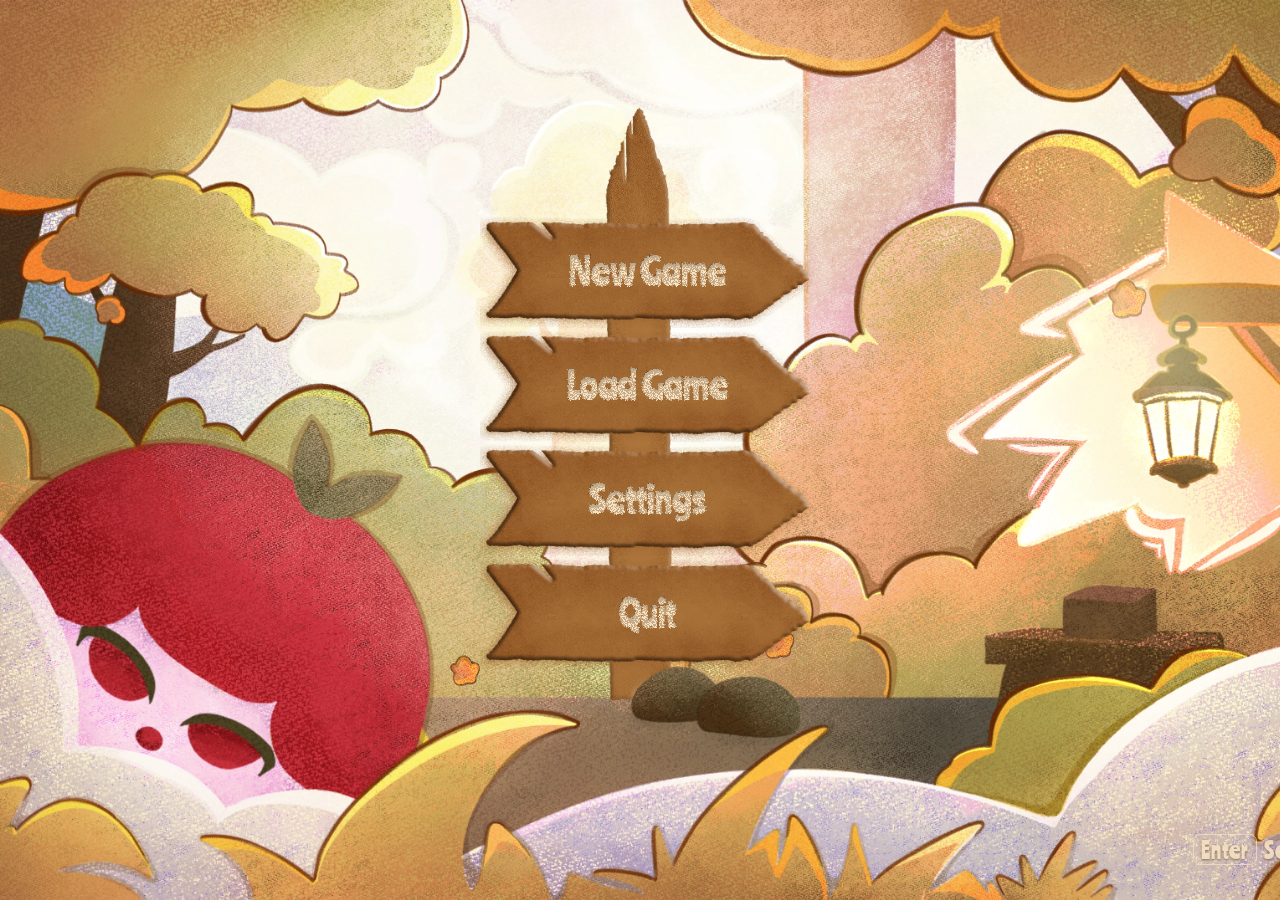
==== elma-kiz/index.html @ 7c7275be "Lanternkeeper açılış menüsü: gizli /elma-kiz/ sayfası Siteden bağlantı yok, noindex. /elma-kız/ için" ====
<!doctype html>
<html lang="tr">
<head>
<meta charset="utf-8">
<meta name="viewport" content="width=device-width, initial-scale=1">
<meta name="robots" content="noindex, nofollow">
<title>Lanternkeeper açılış menüsü</title>
<link rel="preconnect" href="https://fonts.googleapis.com">
<link rel="stylesheet" href="https://fonts.googleapis.com/css2?family=Ranchers&display=swap">
<style>
  /* Entegrasyon: .lk-sahne bloğunu, bu stil içeriğini ve alttaki betiği
     sitenin sayfasına taşımak yeter. Görsel yolları (sahne.webp, yaprak.png)
     kendi klasörüne göre düzelt. Ayarlar betiğin başındaki AYAR nesnesinde. */
  html, body { margin: 0; height: 100%; background: #2a1d14; }
  /* Tek başına açıldığında sahne ekranı kaplar: oran korunur, taşan kenar kırpılır.
     Siteye gömerken bu body kuralını ve width satırını kendi kutuna göre değiştir
     (örn. width: 100%); içerideki her şey sahneye göre yüzdeyle durur. */
  body { overflow: hidden; display: flex; justify-content: center; align-items: center; }

  .lk-sahne {
    position: relative;
    width: max(100vw, calc(100vh * 2000 / 1120));   /* "cover" */
    aspect-ratio: 2000 / 1120;   /* resmin oranı */
    flex: none;
    overflow: hidden;
    background: url("sahne.webp") center / cover no-repeat;
    user-select: none;
    container-type: inline-size;   /* 1cqw = sahnenin 1/100'ü = 20 sahne pikseli */
  }

  /* Tabela. Konumlar hedef görüntüden ölçüldü (2000x1120 sahne):
     direk 956,132 87x751; plakalar x=802 y=266/408/550/692, 416x142. */
  .lk-direk {
    position: absolute;
    left: 47.8%; top: 11.79%;
    width: 4.35%;
    height: auto;
    pointer-events: none;
  }
  .lk-menu {
    position: absolute;
    left: 40.1%; top: 23.75%;
    width: 20.8%;
    margin: 0; padding: 0; list-style: none;
  }
  .lk-btn {
    display: flex;
    align-items: center;
    justify-content: center;
    width: 100%;
    height: 7.1cqw;                 /* 142 / 20 */
    margin: 0; padding: 0;
    border: 0;
    background: url("plaka.png") center / 100% 100% no-repeat;
    cursor: pointer;
    outline: none;
  }
  /* Yazı Figma ölçeğinde (Ranchers 93.54) çizilir, sonra --k ile küçültülür;
     böylece label.svg'deki iç gölge + doku + noise filtresi aynı ölçekte kalır.
     --k = sahne genişliği / 4096 (betik ayarlar). */
  .lk-btn span {
    display: block;
    white-space: nowrap;
    font-family: "Ranchers", "Arial Rounded MT Bold", sans-serif;
    font-size: 93.54px;
    line-height: 1;
    color: #F7E2C1;
    transform: scale(var(--k, 0.2));
    transform-origin: 50% 50%;
    filter: url(#lk-yazi);
    -webkit-font-smoothing: antialiased;
    pointer-events: none;
  }
  .lk-btn:hover,
  .lk-btn:focus-visible { background-image: url("plaka-hover.png"); }
  .lk-btn:active {
    background-image: url("plaka-basili.png");
    transform: translateY(0.1cqw);
  }

  /* 1. Açılış: plakalar üstten gelip direğe çakılır (direk plakanın %37'sinde) */
  .lk-menu li {
    transform-origin: 37% 50%;
    animation: lk-gelis 0.7s cubic-bezier(.3,.9,.35,1) both;
  }
  .lk-menu li:nth-child(1) { animation-delay: 0.25s; }
  .lk-menu li:nth-child(2) { animation-delay: 0.40s; }
  .lk-menu li:nth-child(3) { animation-delay: 0.55s; }
  .lk-menu li:nth-child(4) { animation-delay: 0.70s; }
  @keyframes lk-gelis {
    0%   { opacity: 0; transform: translateY(-70%) rotate(-4deg); }
    55%  { opacity: 1; transform: translateY(4%)  rotate(1.8deg); }
    78%  {             transform: translateY(-1.5%) rotate(-0.8deg); }
    100% {             transform: translateY(0)    rotate(0); }
  }

  /* 2. Fener: resmin üstüne yumuşak sıcak ışık katmanı, 4.5 sn'de bir nefes */
  .lk-fener {
    position: absolute;
    left: 66%; top: 12%;
    width: 30%; aspect-ratio: 1 / 1;
    border-radius: 50%;
    background: radial-gradient(circle,
      rgba(255,222,150,0.60) 0%,
      rgba(255,196,120,0.28) 32%,
      rgba(255,180,110,0.00) 68%);
    mix-blend-mode: screen;
    animation: lk-nefes 4.5s ease-in-out infinite alternate;
    pointer-events: none;
  }
  @keyframes lk-nefes { from { opacity: 0.35; } to { opacity: 1; } }

  /* 5. Köşeler: sol altta sürüm, sağ altta tuş istemi */
  .lk-kose {
    position: absolute;
    bottom: 2.2cqw;
    font-family: "Ranchers", sans-serif;
    font-size: 1.35cqw;
    line-height: 1;
    color: #F7E2C1;
    opacity: 0.85;
    text-shadow: 0 0.08cqw 0.15cqw rgba(60,35,10,0.6);
    letter-spacing: 0.03em;
    pointer-events: none;
  }
  .lk-kose-sol { left: 2.2cqw; }
  .lk-kose-sag { right: 2.2cqw; display: flex; gap: 1.4cqw; align-items: center; }
  .lk-kose kbd {
    display: inline-block;
    font: inherit;
    min-width: 1.3cqw;
    padding: 0.25cqw 0.45cqw 0.2cqw;
    margin-right: 0.45cqw;
    border: 0.1cqw solid rgba(247,226,193,0.85);
    border-radius: 0.45cqw;
    text-align: center;
  }
  .lk-kose kbd.yuvarlak { border-radius: 50%; min-width: 1.6cqw; }

  /* Yaprak katmanları: Quit plakasının alt çizgisine (834/1120 = %74.46) kadar
     tabelanın ARKASINDAN, onun altında (direğin alt ucu, taşlar) ÖNÜNDEN geçer.
     Her yaprak iki katmanda da çizilir, katmanlar o çizgiden kırpılır. */
  .lk-yaprak-arka, .lk-yaprak-on {
    position: absolute;
    inset: 0;
    pointer-events: none;
  }
  .lk-yaprak-arka { clip-path: inset(0 0 25.54% 0); }
  .lk-yaprak-on   { clip-path: inset(74.46% 0 0 0); }

  .lk-yaprak {
    position: absolute;
    top: 0; left: 0;
    transform-origin: 0 0;
    will-change: transform;
    pointer-events: none;
  }

  @media (prefers-reduced-motion: reduce) {
    .lk-yaprak { display: none; }
    .lk-menu li, .lk-fener { animation: none; }
  }
</style>
</head>
<body>


<!-- Yazı filtresi: Figma'dan gelen label.svg'nin filtresi (iç gölge, doku, noise) -->
<svg width="0" height="0" style="position:absolute" aria-hidden="true">
  <filter id="lk-yazi" x="-15%" y="-15%" width="130%" height="130%" color-interpolation-filters="sRGB">
    <feFlood flood-opacity="0" result="BackgroundImageFix"/>
    <feBlend mode="normal" in="SourceGraphic" in2="BackgroundImageFix" result="shape"/>
    <feColorMatrix in="SourceAlpha" type="matrix" values="0 0 0 0 0 0 0 0 0 0 0 0 0 0 0 0 0 0 127 0" result="hardAlpha"/>
    <feOffset dx="2" dy="7"/>
    <feGaussianBlur stdDeviation="2.25"/>
    <feComposite in2="hardAlpha" operator="arithmetic" k2="-1" k3="1"/>
    <feColorMatrix type="matrix" values="0 0 0 0 0 0 0 0 0 0 0 0 0 0 0 0 0 0 0.3 0"/>
    <feBlend mode="multiply" in2="shape" result="effect1_innerShadow"/>
    <feTurbulence type="fractalNoise" baseFrequency="0.25 0.25" numOctaves="3" seed="6603"/>
    <feDisplacementMap in="effect1_innerShadow" scale="9.2" xChannelSelector="R" yChannelSelector="G" result="displacedImage"/>
    <feMerge result="effect2_texture"><feMergeNode in="displacedImage"/></feMerge>
    <feTurbulence type="fractalNoise" baseFrequency="2 2" stitchTiles="stitch" numOctaves="3" result="noise" seed="8348"/>
    <feColorMatrix in="noise" type="luminanceToAlpha" result="alphaNoise"/>
    <feComponentTransfer in="alphaNoise" result="coloredNoise1">
      <feFuncA type="discrete" tableValues="1 1 1 1 1 1 1 1 1 1 1 1 1 1 1 1 1 1 1 1 1 1 1 1 1 1 1 1 1 1 1 1 1 1 1 1 1 1 1 1 1 1 1 1 1 1 1 1 1 1 1 0 0 0 0 0 0 0 0 0 0 0 0 0 0 0 0 0 0 0 0 0 0 0 0 0 0 0 0 0 0 0 0 0 0 0 0 0 0 0 0 0 0 0 0 0 0 0 0 0"/>
    </feComponentTransfer>
    <feComposite operator="in" in2="effect2_texture" in="coloredNoise1" result="noise1Clipped"/>
    <feFlood flood-color="#C7AA87" result="color1Flood"/>
    <feComposite operator="in" in2="noise1Clipped" in="color1Flood" result="color1"/>
    <feMerge><feMergeNode in="effect2_texture"/><feMergeNode in="color1"/></feMerge>
  </filter>
</svg>

<div class="lk-sahne" id="lk-sahne">
  <div class="lk-yaprak-arka" id="lk-yaprak-arka"></div>
  <div class="lk-fener"></div>
  <img class="lk-direk" src="direk.png" alt="">
  <ul class="lk-menu" id="lk-menu">
    <li><button class="lk-btn" type="button"><span>New Game</span></button></li>
    <li><button class="lk-btn" type="button"><span>Load Game</span></button></li>
    <li><button class="lk-btn" type="button"><span>Settings</span></button></li>
    <li><button class="lk-btn" type="button"><span>Quit</span></button></li>
  </ul>
  <div class="lk-kose lk-kose-sol">v0.1</div>
  <div class="lk-kose lk-kose-sag" id="lk-tus">
    <span><kbd id="lk-tus-sec">Enter</kbd>Seç</span>
    <span><kbd id="lk-tus-geri">Esc</kbd>Geri</span>
  </div>
  <div class="lk-yaprak-on" id="lk-yaprak-on"></div>
</div>

<script>
(function () {
  var AYAR = {
    adet: 6,             // ekrandaki yaprak sayısı
    kaynak: "yaprak.png",
    boyMin: 0.3,         // yaprak ölçeği (1 = 130px orijinal, sahne 2000px genişken)
    boyMax: 0.55,
    yatayMin: 45,        // sağdan sola kayma hızı, px/sn (sahne 2000px genişken)
    yatayMax: 80,
    dusmeMin: 12,        // aşağı inme hızı, px/sn
    dusmeMax: 25,
    dalga: 14            // yukarı aşağı hafif dalgalanma, px
  };

  var sahne = document.getElementById("lk-sahne");
  var yapraklar = [];

  function olcekAyarla() {            // yazı ölçeği: sahne / 4096 (Figma tuvali 2x)
    sahne.style.setProperty("--k", (sahne.clientWidth / 4096).toFixed(4));
  }
  olcekAyarla();

  function rastgele(a, b) { return a + Math.random() * (b - a); }

  function yenidenBasla(y, ilk) {
    var W = sahne.clientWidth, H = sahne.clientHeight, k = W / 2000;
    y.olcek = rastgele(AYAR.boyMin, AYAR.boyMax) * k;
    y.gen = 130 * y.olcek;
    // sağdan girer, sola doğru süzülür; ilk açılışta ekrana dağılmış başlar
    y.x = ilk ? rastgele(0, W) : W + y.gen + rastgele(0, W * 0.4);
    y.y = rastgele(0.05, 0.75) * H;
    y.vx = rastgele(AYAR.yatayMin, AYAR.yatayMax) * k;
    y.vy = rastgele(AYAR.dusmeMin, AYAR.dusmeMax) * k;
    y.faz = rastgele(0, Math.PI * 2);
    y.frekans = rastgele(0.5, 0.9);
    y.dalga = AYAR.dalga * k * rastgele(0.6, 1.4);
    y.el.style.opacity = y.el2.style.opacity = rastgele(0.8, 1).toFixed(2);
  }

  var katArka = document.getElementById("lk-yaprak-arka");
  var katOn = document.getElementById("lk-yaprak-on");
  for (var i = 0; i < AYAR.adet; i++) {
    var el = document.createElement("img");
    el.className = "lk-yaprak";
    el.src = AYAR.kaynak;
    el.alt = "";
    katArka.appendChild(el);                // üst bölge: tabelanın arkasında
    var el2 = el.cloneNode();
    katOn.appendChild(el2);                 // alt bölge: tabelanın önünde
    var y = { el: el, el2: el2 };
    yenidenBasla(y, true);
    yapraklar.push(y);
  }

  var son = performance.now();
  function kare(simdi) {
    var dt = Math.min((simdi - son) / 1000, 0.05);
    son = simdi;
    var H = sahne.clientHeight;
    var t = simdi / 1000;

    for (var i = 0; i < yapraklar.length; i++) {
      var y = yapraklar[i];
      y.x -= y.vx * dt;
      y.y += y.vy * dt;
      var dy = Math.sin(t * y.frekans + y.faz) * y.dalga;
      y.el.style.transform = y.el2.style.transform =
        "translate(" + y.x + "px," + (y.y + dy) + "px) scale(" + y.olcek + ")";
      if (y.x < -y.gen || y.y > H + 20) yenidenBasla(y, false);
    }
    requestAnimationFrame(kare);
  }
  requestAnimationFrame(kare);

  // Klavye / controller: ok tuşlarıyla gez, Enter ile seç
  var btns = Array.prototype.slice.call(document.querySelectorAll(".lk-btn"));
  document.addEventListener("keydown", function (e) {
    var i = btns.indexOf(document.activeElement);
    if (e.key === "ArrowDown" || e.key === "ArrowUp") {
      e.preventDefault();
      if (i < 0) i = 0;
      else i = (i + (e.key === "ArrowDown" ? 1 : -1) + btns.length) % btns.length;
      btns[i].focus();
    }
  });
  btns.forEach(function (b) {
    b.addEventListener("click", function () { console.log("menu:", b.textContent); });
  });

  // 5. Tuş istemi: controller bağlanınca A / B'ye döner
  window.addEventListener("gamepadconnected", function () {
    var a = document.getElementById("lk-tus-sec"), b = document.getElementById("lk-tus-geri");
    a.textContent = "A"; b.textContent = "B";
    a.classList.add("yuvarlak"); b.classList.add("yuvarlak");
  });

  // 6. Sesler: dosya yok, Web Audio ile üretilir (ilk tıklama/tuştan sonra çalar).
  //    Gerçek ses dosyası gelince calSes() içini Audio ile değiştirmek yeter.
  var ac = null;
  function sesAc() {
    if (!ac) { try { ac = new (window.AudioContext || window.webkitAudioContext)(); } catch (e) {} }
    if (ac && ac.state === "suspended") ac.resume();
  }
  document.addEventListener("pointerdown", sesAc, { once: false });
  document.addEventListener("keydown", sesAc, { once: false });
  function gurultu(sure) {
    var n = Math.floor(ac.sampleRate * sure), buf = ac.createBuffer(1, n, ac.sampleRate), d = buf.getChannelData(0);
    for (var i = 0; i < n; i++) d[i] = (Math.random() * 2 - 1) * (1 - i / n);
    var src = ac.createBufferSource(); src.buffer = buf; return src;
  }
  function calSes(tur) {
    if (!ac || ac.state !== "running") return;
    var t = ac.currentTime, g = ac.createGain(); g.connect(ac.destination);
    if (tur === "hover") {                      // kısa tahta "tık"
      var n = gurultu(0.05), f = ac.createBiquadFilter();
      f.type = "bandpass"; f.frequency.value = 1900; f.Q.value = 6;
      n.connect(f); f.connect(g);
      g.gain.setValueAtTime(0.22, t); g.gain.exponentialRampToValueAtTime(0.001, t + 0.05);
      n.start(t);
    } else {                                    // seçim: hover "tık"ının biraz daha
      var n3 = gurultu(0.07), f3 = ac.createBiquadFilter();  // kalın ve kısa hali
      f3.type = "bandpass"; f3.frequency.value = 1100; f3.Q.value = 5;
      n3.connect(f3); f3.connect(g);
      g.gain.setValueAtTime(0.28, t); g.gain.exponentialRampToValueAtTime(0.001, t + 0.07);
      n3.start(t);
    }
  }
  var sonHover = null;
  btns.forEach(function (b) {
    b.addEventListener("pointerenter", function () { if (sonHover !== b) { sonHover = b; calSes("hover"); } });
    b.addEventListener("pointerleave", function () { sonHover = null; });
    b.addEventListener("focus", function () { if (sonHover !== b) { sonHover = b; calSes("hover"); } });
    b.addEventListener("click", function () { calSes("sec"); });
  });


  window.addEventListener("resize", function () {
    olcekAyarla();
    for (var i = 0; i < yapraklar.length; i++) yenidenBasla(yapraklar[i], true);
  });
})();
</script>
</body>
</html>
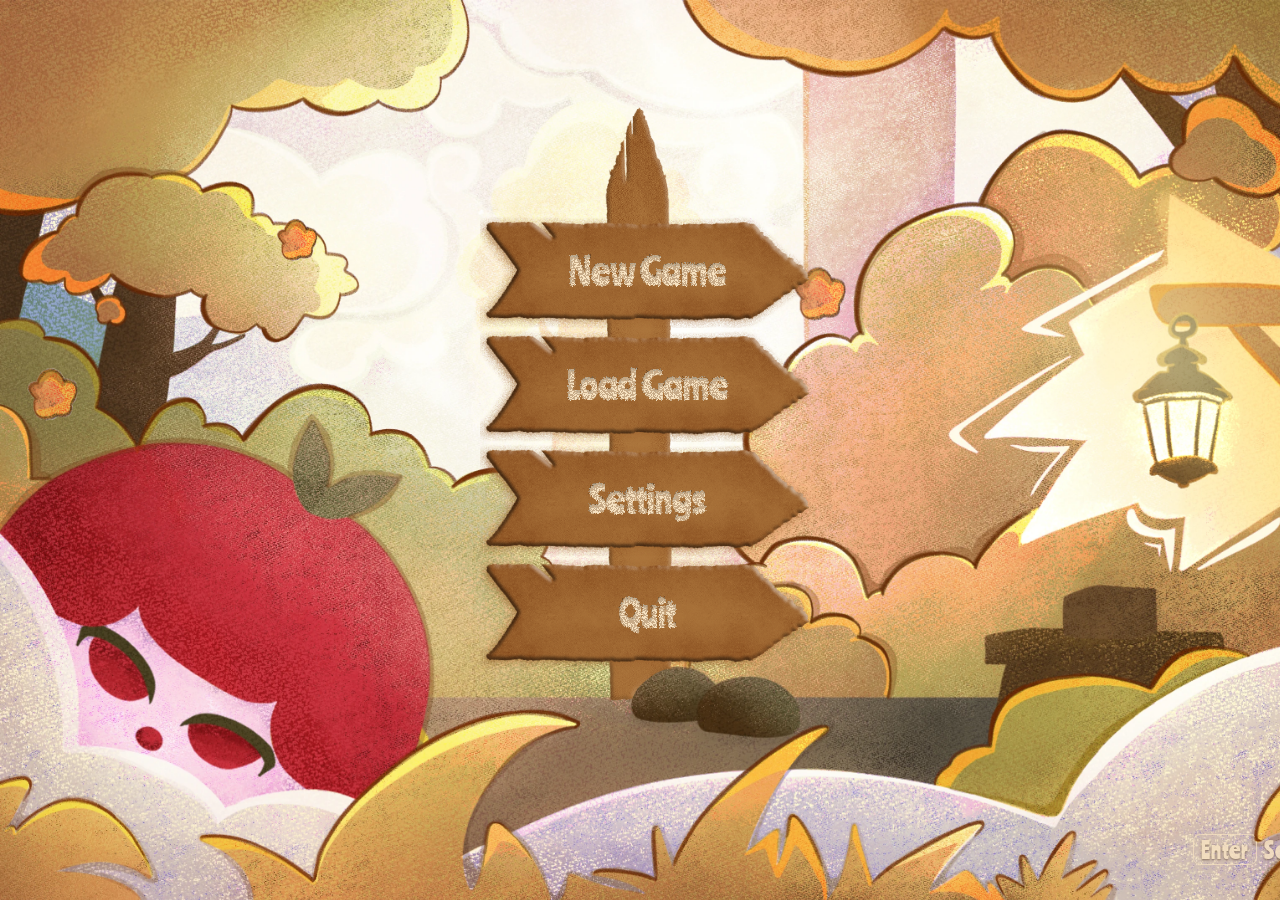
==== commit ecbb4831: "elma-kiz: ön plan çalıları, yapraklar altından geçer Co-Authored-By: Claude Fable 5.1 <noreply@anthr" ====
--- a/elma-kiz/index.html
+++ b/elma-kiz/index.html
@@ -147,6 +147,14 @@
   }
   .lk-yaprak-arka { clip-path: inset(0 0 25.54% 0); }
   .lk-yaprak-on   { clip-path: inset(74.46% 0 0 0); }
+
+  /* Ön plan çalıları: her şeyin üstünde, yapraklar altından geçer */
+  .lk-on-cali {
+    position: absolute;
+    left: 0.000%; top: 55.405%; width: 100.000%;
+    height: auto;
+    pointer-events: none;
+  }
 
   .lk-yaprak {
     position: absolute;
@@ -207,6 +215,7 @@
     <span><kbd id="lk-tus-geri">Esc</kbd>Geri</span>
   </div>
   <div class="lk-yaprak-on" id="lk-yaprak-on"></div>
+  <img class="lk-on-cali" src="on-cali.webp" alt="">
 </div>
 
 <script>
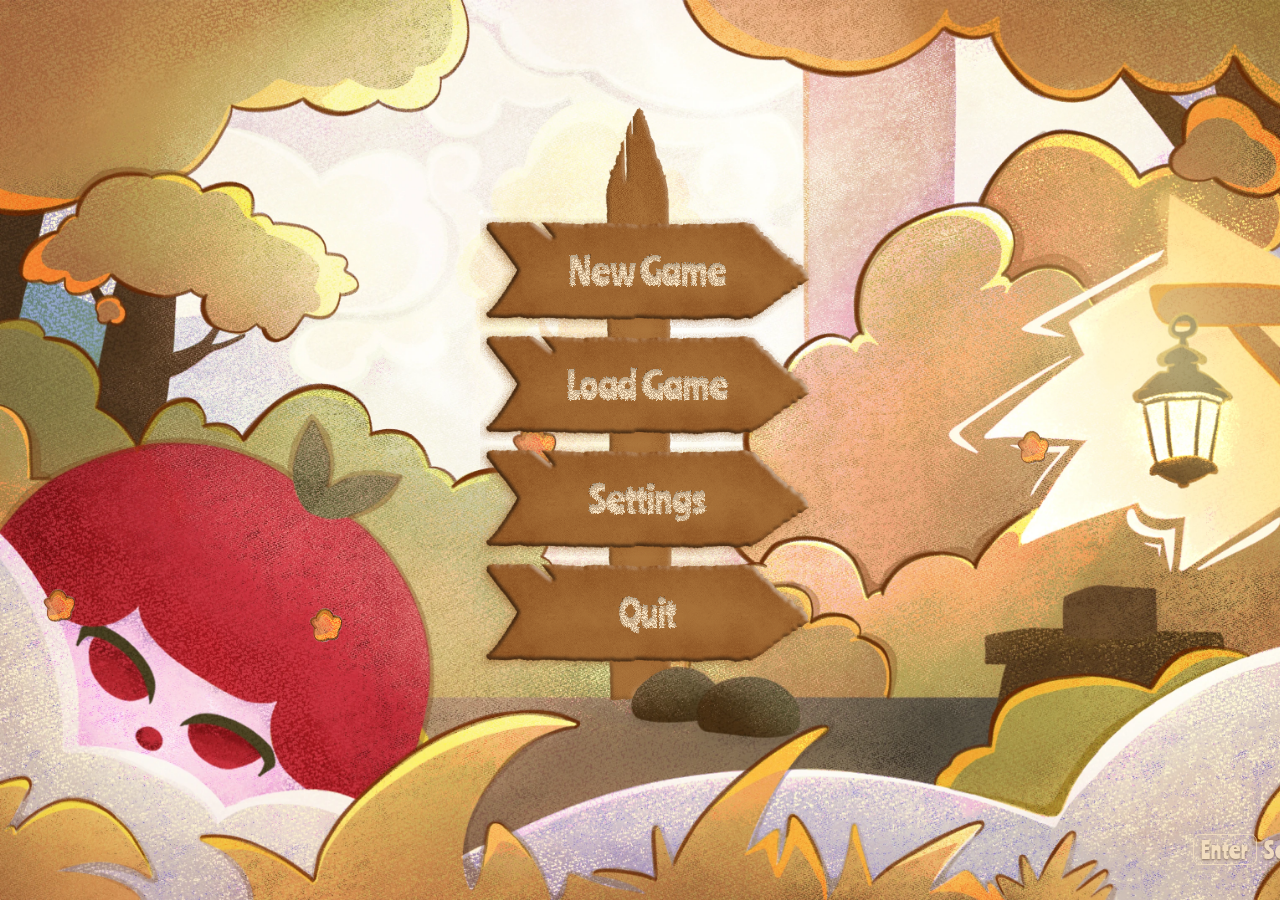
==== commit 6a26ae30: "elma-kiz: köşe yazıları çalıların üstünde Co-Authored-By: Claude Fable 5.1 <noreply@anthropic.com>" ====
--- a/elma-kiz/index.html
+++ b/elma-kiz/index.html
@@ -113,6 +113,7 @@
   /* 5. Köşeler: sol altta sürüm, sağ altta tuş istemi */
   .lk-kose {
     position: absolute;
+    z-index: 1;                 /* ön plan çalılarının üstünde */
     bottom: 2.2cqw;
     font-family: "Ranchers", sans-serif;
     font-size: 1.35cqw;
